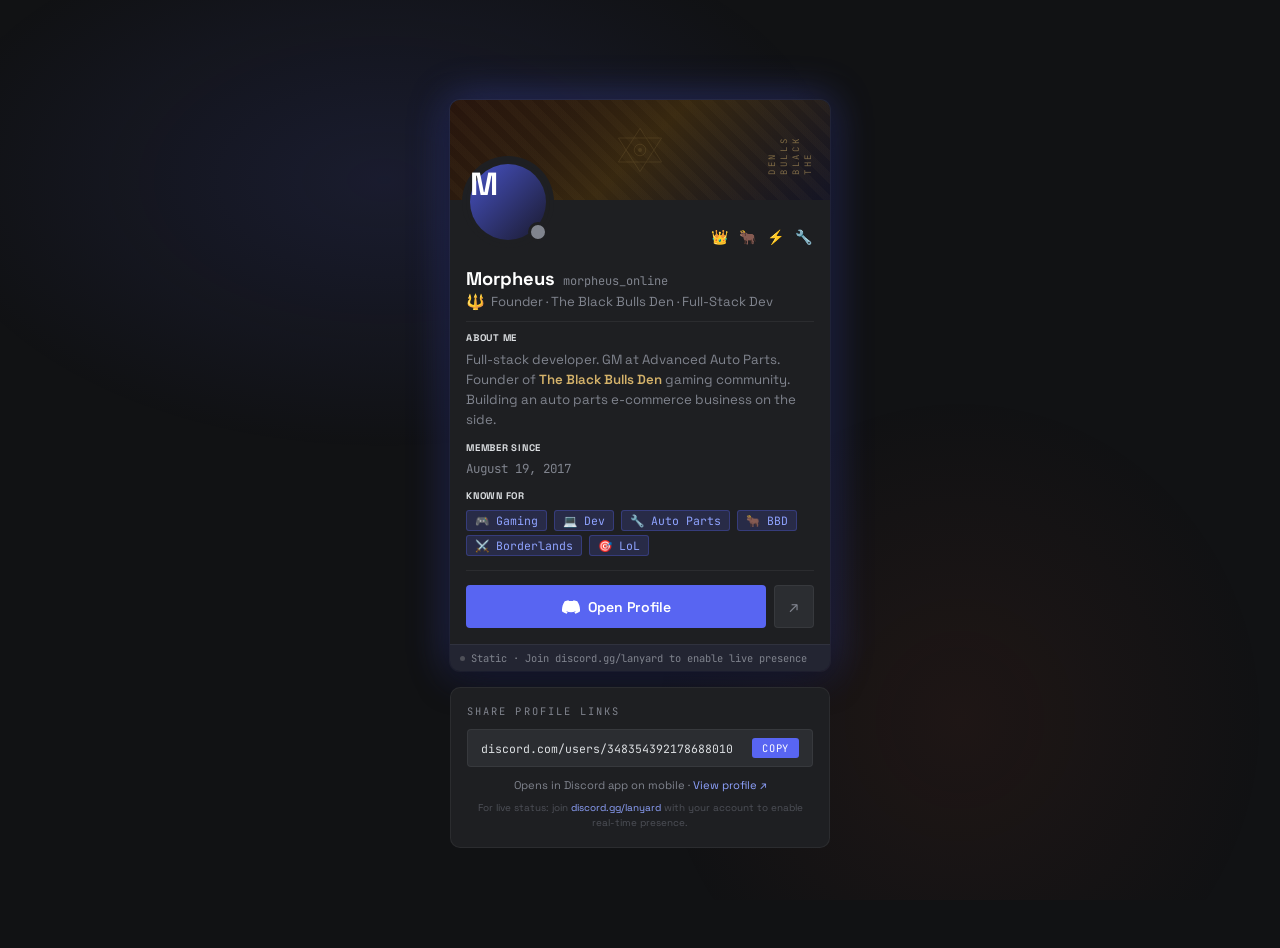
==== discord-card.html @ 21de8894 "feat: custom Discord profile card + footer widget Standalone card at /discord-card.html and /public/" ====
<!DOCTYPE html>
<html lang="en">
<head>
<meta charset="UTF-8">
<meta name="viewport" content="width=device-width, initial-scale=1.0">
<title>Morpheus — Discord</title>
<link href="https://fonts.googleapis.com/css2?family=Space+Grotesk:wght@400;500;600;700&family=JetBrains+Mono:wght@400;500&display=swap" rel="stylesheet">
<style>
  /* TOKENS */
  :root {
    --blurple: #5865F2;
    --blurple-dim: #4752C4;
    --blurple-glow: rgba(88,101,242,0.45);
    --dc-bg: #111214;
    --dc-surface: #1E1F22;
    --dc-raised: #2B2D31;
    --dc-border: rgba(255,255,255,0.06);
    --dc-text: #DBDEE1;
    --dc-muted: #80848E;
    --dc-faint: #4E5058;
    --online: #23A55A;
    --idle: #F0B232;
    --dnd: #F23F43;
    --offline: #80848E;
    --streaming: #593695;
    --gold: #FFD700;
    --bbd-amber: #d4b26a;
    --bbd-ember: #c04a28;
  }

  * { margin:0; padding:0; box-sizing:border-box; }
  html, body { min-height:100vh; background:var(--dc-bg); font-family:'Space Grotesk',sans-serif; display:flex; align-items:center; justify-content:center; padding:1.5rem; }
  body::before {
    content:'';
    position:fixed; inset:0; z-index:0;
    background:
      radial-gradient(ellipse 60% 50% at 30% 20%, rgba(88,101,242,0.12) 0%, transparent 60%),
      radial-gradient(ellipse 40% 60% at 75% 80%, rgba(192,74,40,0.08) 0%, transparent 60%);
    pointer-events:none;
  }

  /* CARD WRAPPER */
  .card-wrap { position:relative; z-index:1; width:100%; max-width:380px; }

  /* MAIN CARD */
  .card {
    background: var(--dc-surface);
    border-radius: 10px;
    overflow: hidden;
    box-shadow:
      0 8px 32px rgba(0,0,0,0.6),
      0 0 0 1px var(--dc-border),
      0 0 40px var(--blurple-glow);
    animation: cardIn .55s cubic-bezier(.2,0,.1,1) both;
  }
  @keyframes cardIn { from { opacity:0; transform:translateY(20px) scale(.97); } to { opacity:1; transform:none; } }

  /* BANNER */
  .banner {
    height: 100px;
    background: linear-gradient(135deg, #0d0c08 0%, #1a1208 30%, #2a1c08 50%, #1c1408 70%, #0a0908 100%);
    position: relative;
    overflow: hidden;
  }
  .banner::before {
    content:'';
    position:absolute; inset:0;
    background:
      repeating-linear-gradient(45deg, transparent, transparent 8px, rgba(212,178,106,0.03) 8px, rgba(212,178,106,0.03) 16px),
      linear-gradient(135deg, rgba(192,74,40,0.15) 0%, rgba(212,178,106,0.08) 50%, rgba(88,101,242,0.12) 100%);
  }
  .banner-logo {
    position:absolute; right:1rem; top:50%; transform:translateY(-50%);
    font-family:'JetBrains Mono',monospace;
    font-size:9px; letter-spacing:.3em; text-transform:uppercase;
    color:rgba(212,178,106,0.5);
    writing-mode:vertical-lr; text-orientation:mixed;
    transform:translateY(-50%) rotate(180deg);
  }
  .banner-sigil {
    position:absolute; left:50%; top:50%; transform:translate(-50%,-50%);
    width:48px; height:48px; opacity:.12;
  }

  /* AVATAR AREA */
  .avatar-area {
    padding: 0 16px;
    position: relative;
    height: 56px;
    display: flex;
    align-items: flex-end;
    gap: 12px;
  }
  .avatar-ring {
    position:absolute; top:-40px; left:16px;
    width:84px; height:84px;
    border-radius:50%;
    padding: 4px;
    background: var(--dc-surface);
    box-shadow: 0 0 0 4px var(--dc-surface);
  }
  .avatar-ring::before {
    content:'';
    position:absolute; inset:-3px;
    border-radius:50%;
    background: conic-gradient(from 0deg, var(--blurple), #8A2BE2, var(--bbd-ember), var(--bbd-amber), var(--blurple));
    animation: spin 4s linear infinite;
    opacity: 0;
    transition: opacity .4s;
  }
  .card:hover .avatar-ring::before { opacity:.7; }
  @keyframes spin { to { transform: rotate(360deg); } }
  .avatar-ring img, .avatar-ring .avatar-fallback {
    width:76px; height:76px; border-radius:50%;
    position:relative; z-index:1;
    display:block;
  }
  .avatar-fallback {
    background: linear-gradient(135deg, var(--blurple-dim) 0%, #1a1a2e 100%);
    display:flex; align-items:center; justify-content:center;
    font-size:2rem; font-weight:700; color:#fff;
    user-select:none;
  }
  .status-dot {
    position:absolute; bottom:2px; right:2px;
    width:20px; height:20px;
    border-radius:50%;
    border:3px solid var(--dc-surface);
    background:var(--offline);
    z-index:2;
    transition:background .3s;
  }
  .status-dot::after {
    content:'';
    position:absolute; inset:0;
    border-radius:50%;
    animation: pulse-status 2s ease-in-out infinite;
    opacity:0;
  }
  .status-dot.online { background:var(--online); }
  .status-dot.online::after { background:var(--online); opacity:.5; animation:pulse-status 2s ease-in-out infinite; }
  .status-dot.idle { background:var(--idle); }
  .status-dot.dnd { background:var(--dnd); }
  @keyframes pulse-status { 0%,100%{transform:scale(1);opacity:.5} 50%{transform:scale(1.8);opacity:0} }

  .badge-row {
    display:flex; gap:6px; align-items:center;
    margin-left:auto; padding-bottom:8px;
  }
  .badge {
    width:22px; height:22px;
    border-radius:4px;
    display:flex; align-items:center; justify-content:center;
    font-size:14px;
    cursor:default;
    position:relative;
  }
  .badge[title]:hover::after {
    content:attr(title);
    position:absolute; bottom:calc(100%+6px); left:50%; transform:translateX(-50%);
    background:#1a1b1e; color:var(--dc-text); font-size:11px; font-family:'JetBrains Mono',monospace;
    padding:4px 8px; border-radius:4px; white-space:nowrap;
    border:1px solid var(--dc-border); pointer-events:none; z-index:10;
  }

  /* BODY */
  .card-body { padding:12px 16px 16px; }

  .name-row { display:flex; align-items:baseline; gap:8px; margin-bottom:2px; }
  .display-name {
    font-size:1.15rem; font-weight:700; color:#fff;
    line-height:1.2;
  }
  .username {
    font-family:'JetBrains Mono',monospace;
    font-size:.75rem; color:var(--dc-muted);
    font-weight:400;
  }

  /* CUSTOM STATUS */
  .custom-status {
    font-size:.82rem; color:var(--dc-muted);
    display:flex; align-items:center; gap:6px;
    margin-bottom:10px; min-height:18px;
  }
  .status-emoji { font-size:.95rem; }

  /* DIVIDER */
  .divider { height:1px; background:var(--dc-border); margin:10px 0; }

  /* INFO SECTIONS */
  .info-section { margin-bottom:12px; }
  .info-label {
    font-size:.6rem; font-weight:700; letter-spacing:.08em;
    text-transform:uppercase; color:var(--dc-text);
    margin-bottom:6px;
  }
  .info-value {
    font-size:.83rem; color:var(--dc-muted); line-height:1.5;
  }
  .tag { display:inline-block; background:rgba(88,101,242,.18); color:#8FA3FF; font-size:.72rem; font-family:'JetBrains Mono',monospace; padding:2px 8px; border-radius:3px; margin:2px 3px 2px 0; border:1px solid rgba(88,101,242,.3); }

  /* ACTIVITY */
  .activity-card {
    background:var(--dc-raised); border-radius:6px;
    padding:10px 12px; display:flex; gap:12px; align-items:center;
    border:1px solid var(--dc-border);
  }
  .activity-icon { width:48px; height:48px; border-radius:6px; flex-shrink:0; background:var(--dc-bg); display:flex; align-items:center; justify-content:center; font-size:1.5rem; }
  .activity-info { flex:1; min-width:0; }
  .activity-name { font-size:.8rem; font-weight:600; color:var(--dc-text); white-space:nowrap; overflow:hidden; text-overflow:ellipsis; }
  .activity-detail { font-size:.74rem; color:var(--dc-muted); white-space:nowrap; overflow:hidden; text-overflow:ellipsis; }
  .activity-time { font-size:.7rem; color:var(--dc-faint); font-family:'JetBrains Mono',monospace; }

  /* SPOTIFY */
  .spotify-card {
    background:linear-gradient(135deg,rgba(29,185,84,.15),rgba(0,0,0,0));
    border:1px solid rgba(29,185,84,.2);
    border-radius:6px; padding:10px 12px;
    display:flex; gap:10px; align-items:center;
  }
  .spotify-art { width:44px; height:44px; border-radius:4px; flex-shrink:0; background:var(--dc-bg); }
  .spotify-art img { width:100%; height:100%; border-radius:4px; object-fit:cover; }
  .spotify-track { font-size:.8rem; font-weight:600; color:var(--dc-text); }
  .spotify-artist { font-size:.74rem; color:rgba(29,185,84,.9); }
  .spotify-logo { margin-left:auto; font-size:1.1rem; flex-shrink:0; }

  /* BUTTON ROW */
  .btn-row { display:flex; gap:8px; margin-top:14px; }

  .btn-add {
    flex:1;
    background: var(--blurple);
    color: #fff;
    border: none;
    border-radius: 4px;
    padding: 10px 16px;
    font-family:'Space Grotesk',sans-serif;
    font-size:.88rem; font-weight:600;
    cursor: pointer;
    display:flex; align-items:center; justify-content:center; gap:8px;
    position:relative; overflow:hidden;
    transition: background .15s, transform .1s, box-shadow .2s;
    text-decoration:none;
  }
  .btn-add::before {
    content:'';
    position:absolute; inset:0;
    background:linear-gradient(135deg,rgba(255,255,255,.15),transparent);
    opacity:0; transition:opacity .15s;
  }
  .btn-add:hover { background:var(--blurple-dim); transform:translateY(-1px); box-shadow:0 4px 20px var(--blurple-glow); }
  .btn-add:hover::before { opacity:1; }
  .btn-add:active { transform:translateY(0); }
  .btn-add svg { flex-shrink:0; }

  /* RIPPLE */
  .btn-add .ripple {
    position:absolute; border-radius:50%;
    background:rgba(255,255,255,.3);
    transform:scale(0);
    animation:ripple .5s linear;
    pointer-events:none;
  }
  @keyframes ripple { to { transform:scale(4); opacity:0; } }

  .btn-more {
    background:var(--dc-raised); color:var(--dc-muted);
    border:1px solid var(--dc-border);
    border-radius:4px; padding:10px 14px;
    font-size:1rem; cursor:pointer;
    transition: background .15s, color .15s;
    display:flex; align-items:center; justify-content:center;
    text-decoration:none;
  }
  .btn-more:hover { background:#313338; color:var(--dc-text); }

  /* LANYARD STATUS BAR */
  .lanyard-bar {
    display:flex; align-items:center; gap:6px;
    padding:6px 10px;
    background:rgba(88,101,242,.08);
    border-top:1px solid var(--dc-border);
    font-family:'JetBrains Mono',monospace;
    font-size:.65rem; color:var(--dc-muted);
  }
  .lanyard-dot { width:5px; height:5px; border-radius:50%; background:var(--dc-faint); }
  .lanyard-dot.live { background:var(--online); animation:blink 2s infinite; }
  @keyframes blink { 0%,100%{opacity:1}50%{opacity:.3} }

  /* SHARE CARD BELOW */
  .share-card {
    margin-top:1rem;
    background:var(--dc-surface);
    border-radius:10px;
    padding:1rem;
    border:1px solid var(--dc-border);
    animation:cardIn .55s .1s cubic-bezier(.2,0,.1,1) both;
  }
  .share-label {
    font-family:'JetBrains Mono',monospace;
    font-size:.65rem; letter-spacing:.2em; text-transform:uppercase;
    color:var(--dc-muted); margin-bottom:.7rem;
  }
  .share-link {
    display:flex; align-items:center; gap:.5rem;
    background:var(--dc-raised); border:1px solid var(--dc-border);
    border-radius:4px; padding:.5rem .8rem;
    font-family:'JetBrains Mono',monospace; font-size:.72rem;
    color:var(--dc-text); cursor:pointer;
    transition:border-color .15s;
  }
  .share-link:hover { border-color:var(--blurple); }
  .share-link span { flex:1; overflow:hidden; text-overflow:ellipsis; white-space:nowrap; }
  .copy-btn {
    background:var(--blurple); color:#fff; border:none;
    border-radius:3px; padding:3px 10px;
    font-family:'JetBrains Mono',monospace; font-size:.65rem;
    letter-spacing:.08em; cursor:pointer; flex-shrink:0;
    transition:background .15s;
  }
  .copy-btn:hover { background:var(--blurple-dim); }

  /* LOADING SKELETON */
  .skeleton { background:linear-gradient(90deg,var(--dc-raised) 25%,#313338 50%,var(--dc-raised) 75%); background-size:400% 100%; animation:shimmer 1.4s ease infinite; border-radius:4px; }
  @keyframes shimmer { 0%{background-position:100% 50%}100%{background-position:0 50%} }

  /* NOTE */
  .lanyard-note {
    margin-top:.5rem; font-size:.7rem; color:var(--dc-muted);
    text-align:center; line-height:1.6;
  }
  .lanyard-note a { color:#8FA3FF; text-decoration:none; }
  .lanyard-note a:hover { text-decoration:underline; }

  @media(max-width:420px) {
    body { padding:.75rem; }
    .display-name { font-size:1rem; }
  }
</style>
</head>
<body>

<div class="card-wrap">

  <!-- MAIN DISCORD CARD -->
  <div class="card" id="discord-card">

    <!-- BANNER -->
    <div class="banner">
      <svg class="banner-sigil" viewBox="0 0 100 100" fill="none">
        <polygon points="50,5 95,75 5,75" stroke="#d4b26a" stroke-width="2" fill="none"/>
        <polygon points="50,95 5,25 95,25" stroke="#d4b26a" stroke-width="2" fill="none"/>
        <circle cx="50" cy="50" r="12" stroke="#d4b26a" stroke-width="2" fill="none"/>
        <circle cx="50" cy="50" r="4" fill="#d4b26a"/>
      </svg>
      <div class="banner-logo">The Black Bulls Den</div>
    </div>

    <!-- AVATAR + BADGES -->
    <div class="avatar-area">
      <div class="avatar-ring">
        <img id="avatar-img" src="" alt="Morpheus" style="display:none">
        <div class="avatar-fallback" id="avatar-fallback">M</div>
        <div class="status-dot offline" id="status-dot"></div>
      </div>
      <div class="badge-row" id="badge-row">
        <div class="badge" title="Community Owner">👑</div>
        <div class="badge" title="The Black Bulls Den Founder">🐂</div>
        <div class="badge" title="Full-Stack Developer">⚡</div>
        <div class="badge" title="GM · Advanced Auto Parts">🔧</div>
      </div>
    </div>

    <!-- BODY -->
    <div class="card-body">

      <div class="name-row">
        <span class="display-name" id="display-name">Morpheus</span>
        <span class="username" id="username">morpheus_online</span>
      </div>

      <div class="custom-status" id="custom-status">
        <span class="status-emoji">🔱</span>
        <span id="status-text">Founder · The Black Bulls Den · Full-Stack Dev</span>
      </div>

      <div class="divider"></div>

      <!-- ABOUT ME -->
      <div class="info-section">
        <div class="info-label">About Me</div>
        <div class="info-value">
          Full-stack developer. GM at Advanced Auto Parts. Founder of
          <span style="color:var(--bbd-amber);font-weight:600">The Black Bulls Den</span> gaming community.
          Building an auto parts e-commerce business on the side.
        </div>
      </div>

      <!-- MEMBER SINCE -->
      <div class="info-section">
        <div class="info-label">Member Since</div>
        <div class="info-value" id="member-since" style="font-family:'JetBrains Mono',monospace;font-size:.78rem">
          <!-- Calculated from Snowflake ID -->
        </div>
      </div>

      <!-- ROLES -->
      <div class="info-section">
        <div class="info-label">Known For</div>
        <div>
          <span class="tag">🎮 Gaming</span>
          <span class="tag">💻 Dev</span>
          <span class="tag">🔧 Auto Parts</span>
          <span class="tag">🐂 BBD</span>
          <span class="tag">⚔️ Borderlands</span>
          <span class="tag">🎯 LoL</span>
        </div>
      </div>

      <div class="divider"></div>

      <!-- LIVE ACTIVITY (Lanyard) -->
      <div id="activity-section" style="display:none">
        <div class="info-section">
          <div class="info-label">Playing a Game</div>
          <div class="activity-card" id="activity-card">
            <div class="activity-icon" id="activity-icon">🎮</div>
            <div class="activity-info">
              <div class="activity-name" id="activity-name"></div>
              <div class="activity-detail" id="activity-detail"></div>
              <div class="activity-time" id="activity-time"></div>
            </div>
          </div>
        </div>
        <div class="divider"></div>
      </div>

      <div id="spotify-section" style="display:none">
        <div class="info-section">
          <div class="info-label">Listening to Spotify</div>
          <div class="spotify-card">
            <div class="spotify-art"><img id="spotify-art" src="" alt=""></div>
            <div style="flex:1;min-width:0">
              <div class="spotify-track" id="spotify-track"></div>
              <div class="spotify-artist" id="spotify-artist"></div>
            </div>
            <div class="spotify-logo">🎵</div>
          </div>
        </div>
        <div class="divider"></div>
      </div>

      <!-- BUTTONS -->
      <div class="btn-row">
        <a class="btn-add" href="https://discord.com/users/348354392178688010" target="_blank" id="add-btn" onclick="rippleEffect(event,this)">
          <svg width="18" height="18" viewBox="0 0 24 24" fill="currentColor">
            <path d="M20.317 4.37a19.791 19.791 0 0 0-4.885-1.515.074.074 0 0 0-.079.037c-.21.375-.444.864-.608 1.25a18.27 18.27 0 0 0-5.487 0 12.64 12.64 0 0 0-.617-1.25.077.077 0 0 0-.079-.037A19.736 19.736 0 0 0 3.677 4.37a.07.07 0 0 0-.032.027C.533 9.046-.32 13.58.099 18.057.1 18.08.114 18.1.136 18.116a19.9 19.9 0 0 0 5.993 3.03.078.078 0 0 0 .084-.028c.462-.63.874-1.295 1.226-1.994a.076.076 0 0 0-.041-.106 13.107 13.107 0 0 1-1.872-.892.077.077 0 0 1-.008-.128 10.2 10.2 0 0 0 .372-.292.074.074 0 0 1 .077-.01c3.928 1.793 8.18 1.793 12.062 0a.074.074 0 0 1 .078.01c.12.098.246.198.373.292a.077.077 0 0 1-.006.127 12.299 12.299 0 0 1-1.873.892.077.077 0 0 0-.041.107c.36.698.772 1.362 1.225 1.993a.076.076 0 0 0 .084.028 19.839 19.839 0 0 0 6.002-3.03.077.077 0 0 0 .032-.054c.5-5.177-.838-9.674-3.549-13.66a.061.061 0 0 0-.031-.03z"/>
          </svg>
          Open Profile
        </a>
        <a class="btn-more" href="https://discord.com/users/348354392178688010" target="_blank" title="View on Discord" onclick="rippleEffect(event,this)">
          ↗
        </a>
      </div>

    </div>

    <!-- STATUS BAR -->
    <div class="lanyard-bar">
      <div class="lanyard-dot" id="lanyard-indicator"></div>
      <span id="lanyard-status">Loading presence data...</span>
    </div>

  </div>

  <!-- SHARE LINKS CARD -->
  <div class="share-card">
    <div class="share-label">Share Profile Links</div>
    <div class="share-link" onclick="copyLink('https://discord.com/users/348354392178688010')">
      <span>discord.com/users/348354392178688010</span>
      <button class="copy-btn" id="copy1">COPY</button>
    </div>
    <div class="lanyard-note" style="margin-top:.6rem">
      Opens in Discord app on mobile · <a href="https://discord.com/users/348354392178688010" target="_blank">View profile ↗</a>
    </div>
    <div class="lanyard-note" style="margin-top:.3rem;color:#4E5058;font-size:.62rem">
      For live status: join <a href="https://discord.gg/lanyard" target="_blank">discord.gg/lanyard</a> with your account to enable real-time presence.
    </div>
  </div>

</div>

<script>
const USER_ID = '348354392178688010';

/* ── SNOWFLAKE → JOIN DATE ─────────────────────────── */
function snowflakeToDate(id) {
  const ms = (BigInt(id) >> 22n) + 1420070400000n;
  return new Date(Number(ms));
}
const joined = snowflakeToDate(USER_ID);
document.getElementById('member-since').textContent =
  joined.toLocaleDateString('en-US',{month:'long',day:'numeric',year:'numeric'});

/* ── STATUS DOT ────────────────────────────────────── */
function setStatus(status) {
  const dot = document.getElementById('status-dot');
  dot.className = 'status-dot ' + status;
}

/* ── AVATAR ────────────────────────────────────────── */
function setAvatar(userId, hash) {
  const img = document.getElementById('avatar-img');
  const fallback = document.getElementById('avatar-fallback');
  if (hash) {
    const ext = hash.startsWith('a_') ? 'gif' : 'png';
    img.src = `https://cdn.discordapp.com/avatars/${userId}/${hash}.${ext}?size=256`;
    img.onload = () => { img.style.display='block'; fallback.style.display='none'; };
    img.onerror = () => { img.style.display='none'; fallback.style.display='flex'; };
  }
}

/* ── LANYARD FETCH ─────────────────────────────────── */
async function fetchLanyard() {
  try {
    const resp = await fetch(`https://api.lanyard.rest/v1/users/${USER_ID}`);
    const data = await resp.json();
    if (!data.success) throw new Error(data.error?.message || 'Not monitored');

    const d = data.data;
    const u = d.discord_user;

    // Name
    if (u.global_name || u.display_name) {
      document.getElementById('display-name').textContent = u.global_name || u.display_name;
    }
    if (u.username) {
      document.getElementById('username').textContent = u.username;
    }

    // Avatar
    if (u.avatar) setAvatar(u.id, u.avatar);

    // Status
    setStatus(d.discord_status || 'offline');

    // Custom status
    const customStatus = d.activities?.find(a => a.type === 4);
    if (customStatus) {
      document.getElementById('status-emoji').textContent = customStatus.emoji?.name || '💬';
      document.getElementById('status-text').textContent = customStatus.state || '';
    }

    // Game activity
    const game = d.activities?.find(a => a.type === 0);
    if (game) {
      const actSection = document.getElementById('activity-section');
      actSection.style.display = 'block';
      document.getElementById('activity-name').textContent = game.name || '';
      document.getElementById('activity-detail').textContent = game.details || game.state || '';
      if (game.timestamps?.start) {
        const elapsed = Math.floor((Date.now() - game.timestamps.start) / 60000);
        document.getElementById('activity-time').textContent = elapsed + 'm elapsed';
        setInterval(() => {
          const e = Math.floor((Date.now() - game.timestamps.start) / 60000);
          document.getElementById('activity-time').textContent = e + 'm elapsed';
        }, 30000);
      }
      const icon = document.getElementById('activity-icon');
      if (game.assets?.large_image) {
        const appId = game.application_id;
        const imgId = game.assets.large_image;
        if (appId && imgId) {
          icon.innerHTML = `<img src="https://cdn.discordapp.com/app-assets/${appId}/${imgId}.png?size=64" style="width:100%;height:100%;border-radius:6px;object-fit:cover" onerror="this.style.display='none';this.parentNode.textContent='🎮'">`;
        }
      }
      const lbl = document.querySelector('#activity-section .info-label');
      if (d.discord_status === 'dnd') { if(lbl) lbl.textContent = '🔴 Do Not Disturb · Playing'; }
    }

    // Spotify
    if (d.listening_to_spotify && d.spotify) {
      document.getElementById('spotify-section').style.display = 'block';
      document.getElementById('spotify-track').textContent = d.spotify.song;
      document.getElementById('spotify-artist').textContent = d.spotify.artist?.replace(/;/g,', ');
      if (d.spotify.album_art_url) {
        document.getElementById('spotify-art').src = d.spotify.album_art_url;
      }
    }

    // Lanyard status bar
    document.getElementById('lanyard-indicator').className = 'lanyard-dot live';
    document.getElementById('lanyard-status').textContent =
      `Live presence · ${d.active_on_discord_mobile ? '📱 Mobile' : '🖥️ Desktop'} · Last synced just now`;

    return true;
  } catch(e) {
    document.getElementById('lanyard-indicator').className = 'lanyard-dot';
    document.getElementById('lanyard-status').textContent =
      'Static · Join discord.gg/lanyard to enable live presence';
    return false;
  }
}

/* ── RIPPLE EFFECT ─────────────────────────────────── */
function rippleEffect(e, btn) {
  const r = document.createElement('span');
  r.className = 'ripple';
  const rect = btn.getBoundingClientRect();
  const size = Math.max(rect.width, rect.height);
  r.style.cssText = `width:${size}px;height:${size}px;left:${e.clientX-rect.left-size/2}px;top:${e.clientY-rect.top-size/2}px`;
  btn.appendChild(r);
  setTimeout(() => r.remove(), 600);
}

/* ── COPY LINK ─────────────────────────────────────── */
function copyLink(url) {
  navigator.clipboard.writeText(url).then(() => {
    const btn = document.getElementById('copy1');
    btn.textContent = 'COPIED!';
    btn.style.background = '#23A55A';
    setTimeout(() => { btn.textContent = 'COPY'; btn.style.background = ''; }, 2000);
  });
}

/* ── INIT ──────────────────────────────────────────── */
fetchLanyard();
// Refresh every 30 seconds for live status updates
setInterval(fetchLanyard, 30000);
</script>
</body>
</html>
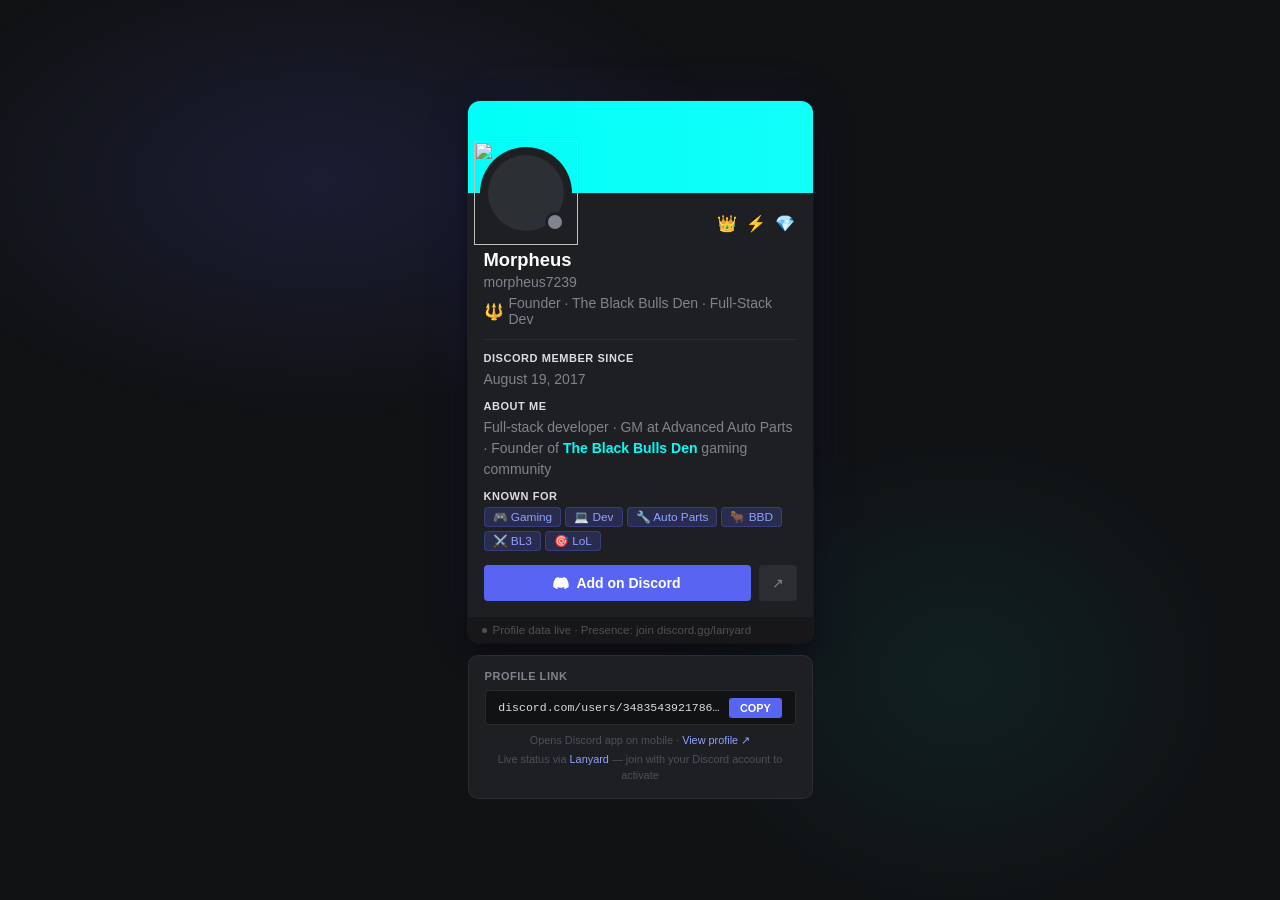
==== commit bb9da135: "feat: 5 original modules + Discord profile fixed with real data DISCORD FIX: - New /api/discord.js p" ====
--- a/discord-card.html
+++ b/discord-card.html
@@ -2,632 +2,402 @@
 <html lang="en">
 <head>
 <meta charset="UTF-8">
-<meta name="viewport" content="width=device-width, initial-scale=1.0">
+<meta name="viewport" content="width=device-width,initial-scale=1">
 <title>Morpheus — Discord</title>
-<link href="https://fonts.googleapis.com/css2?family=Space+Grotesk:wght@400;500;600;700&family=JetBrains+Mono:wght@400;500&display=swap" rel="stylesheet">
 <style>
-  /* TOKENS */
-  :root {
-    --blurple: #5865F2;
-    --blurple-dim: #4752C4;
-    --blurple-glow: rgba(88,101,242,0.45);
-    --dc-bg: #111214;
-    --dc-surface: #1E1F22;
-    --dc-raised: #2B2D31;
-    --dc-border: rgba(255,255,255,0.06);
-    --dc-text: #DBDEE1;
-    --dc-muted: #80848E;
-    --dc-faint: #4E5058;
-    --online: #23A55A;
-    --idle: #F0B232;
-    --dnd: #F23F43;
-    --offline: #80848E;
-    --streaming: #593695;
-    --gold: #FFD700;
-    --bbd-amber: #d4b26a;
-    --bbd-ember: #c04a28;
-  }
-
-  * { margin:0; padding:0; box-sizing:border-box; }
-  html, body { min-height:100vh; background:var(--dc-bg); font-family:'Space Grotesk',sans-serif; display:flex; align-items:center; justify-content:center; padding:1.5rem; }
-  body::before {
-    content:'';
-    position:fixed; inset:0; z-index:0;
-    background:
-      radial-gradient(ellipse 60% 50% at 30% 20%, rgba(88,101,242,0.12) 0%, transparent 60%),
-      radial-gradient(ellipse 40% 60% at 75% 80%, rgba(192,74,40,0.08) 0%, transparent 60%);
-    pointer-events:none;
-  }
-
-  /* CARD WRAPPER */
-  .card-wrap { position:relative; z-index:1; width:100%; max-width:380px; }
-
-  /* MAIN CARD */
-  .card {
-    background: var(--dc-surface);
-    border-radius: 10px;
-    overflow: hidden;
-    box-shadow:
-      0 8px 32px rgba(0,0,0,0.6),
-      0 0 0 1px var(--dc-border),
-      0 0 40px var(--blurple-glow);
-    animation: cardIn .55s cubic-bezier(.2,0,.1,1) both;
-  }
-  @keyframes cardIn { from { opacity:0; transform:translateY(20px) scale(.97); } to { opacity:1; transform:none; } }
-
-  /* BANNER */
-  .banner {
-    height: 100px;
-    background: linear-gradient(135deg, #0d0c08 0%, #1a1208 30%, #2a1c08 50%, #1c1408 70%, #0a0908 100%);
-    position: relative;
-    overflow: hidden;
-  }
-  .banner::before {
-    content:'';
-    position:absolute; inset:0;
-    background:
-      repeating-linear-gradient(45deg, transparent, transparent 8px, rgba(212,178,106,0.03) 8px, rgba(212,178,106,0.03) 16px),
-      linear-gradient(135deg, rgba(192,74,40,0.15) 0%, rgba(212,178,106,0.08) 50%, rgba(88,101,242,0.12) 100%);
-  }
-  .banner-logo {
-    position:absolute; right:1rem; top:50%; transform:translateY(-50%);
-    font-family:'JetBrains Mono',monospace;
-    font-size:9px; letter-spacing:.3em; text-transform:uppercase;
-    color:rgba(212,178,106,0.5);
-    writing-mode:vertical-lr; text-orientation:mixed;
-    transform:translateY(-50%) rotate(180deg);
-  }
-  .banner-sigil {
-    position:absolute; left:50%; top:50%; transform:translate(-50%,-50%);
-    width:48px; height:48px; opacity:.12;
-  }
-
-  /* AVATAR AREA */
-  .avatar-area {
-    padding: 0 16px;
-    position: relative;
-    height: 56px;
-    display: flex;
-    align-items: flex-end;
-    gap: 12px;
-  }
-  .avatar-ring {
-    position:absolute; top:-40px; left:16px;
-    width:84px; height:84px;
-    border-radius:50%;
-    padding: 4px;
-    background: var(--dc-surface);
-    box-shadow: 0 0 0 4px var(--dc-surface);
-  }
-  .avatar-ring::before {
-    content:'';
-    position:absolute; inset:-3px;
-    border-radius:50%;
-    background: conic-gradient(from 0deg, var(--blurple), #8A2BE2, var(--bbd-ember), var(--bbd-amber), var(--blurple));
-    animation: spin 4s linear infinite;
-    opacity: 0;
-    transition: opacity .4s;
-  }
-  .card:hover .avatar-ring::before { opacity:.7; }
-  @keyframes spin { to { transform: rotate(360deg); } }
-  .avatar-ring img, .avatar-ring .avatar-fallback {
-    width:76px; height:76px; border-radius:50%;
-    position:relative; z-index:1;
-    display:block;
-  }
-  .avatar-fallback {
-    background: linear-gradient(135deg, var(--blurple-dim) 0%, #1a1a2e 100%);
-    display:flex; align-items:center; justify-content:center;
-    font-size:2rem; font-weight:700; color:#fff;
-    user-select:none;
-  }
-  .status-dot {
-    position:absolute; bottom:2px; right:2px;
-    width:20px; height:20px;
-    border-radius:50%;
-    border:3px solid var(--dc-surface);
-    background:var(--offline);
-    z-index:2;
-    transition:background .3s;
-  }
-  .status-dot::after {
-    content:'';
-    position:absolute; inset:0;
-    border-radius:50%;
-    animation: pulse-status 2s ease-in-out infinite;
-    opacity:0;
-  }
-  .status-dot.online { background:var(--online); }
-  .status-dot.online::after { background:var(--online); opacity:.5; animation:pulse-status 2s ease-in-out infinite; }
-  .status-dot.idle { background:var(--idle); }
-  .status-dot.dnd { background:var(--dnd); }
-  @keyframes pulse-status { 0%,100%{transform:scale(1);opacity:.5} 50%{transform:scale(1.8);opacity:0} }
-
-  .badge-row {
-    display:flex; gap:6px; align-items:center;
-    margin-left:auto; padding-bottom:8px;
-  }
-  .badge {
-    width:22px; height:22px;
-    border-radius:4px;
-    display:flex; align-items:center; justify-content:center;
-    font-size:14px;
-    cursor:default;
-    position:relative;
-  }
-  .badge[title]:hover::after {
-    content:attr(title);
-    position:absolute; bottom:calc(100%+6px); left:50%; transform:translateX(-50%);
-    background:#1a1b1e; color:var(--dc-text); font-size:11px; font-family:'JetBrains Mono',monospace;
-    padding:4px 8px; border-radius:4px; white-space:nowrap;
-    border:1px solid var(--dc-border); pointer-events:none; z-index:10;
-  }
-
-  /* BODY */
-  .card-body { padding:12px 16px 16px; }
-
-  .name-row { display:flex; align-items:baseline; gap:8px; margin-bottom:2px; }
-  .display-name {
-    font-size:1.15rem; font-weight:700; color:#fff;
-    line-height:1.2;
-  }
-  .username {
-    font-family:'JetBrains Mono',monospace;
-    font-size:.75rem; color:var(--dc-muted);
-    font-weight:400;
-  }
-
-  /* CUSTOM STATUS */
-  .custom-status {
-    font-size:.82rem; color:var(--dc-muted);
-    display:flex; align-items:center; gap:6px;
-    margin-bottom:10px; min-height:18px;
-  }
-  .status-emoji { font-size:.95rem; }
-
-  /* DIVIDER */
-  .divider { height:1px; background:var(--dc-border); margin:10px 0; }
-
-  /* INFO SECTIONS */
-  .info-section { margin-bottom:12px; }
-  .info-label {
-    font-size:.6rem; font-weight:700; letter-spacing:.08em;
-    text-transform:uppercase; color:var(--dc-text);
-    margin-bottom:6px;
-  }
-  .info-value {
-    font-size:.83rem; color:var(--dc-muted); line-height:1.5;
-  }
-  .tag { display:inline-block; background:rgba(88,101,242,.18); color:#8FA3FF; font-size:.72rem; font-family:'JetBrains Mono',monospace; padding:2px 8px; border-radius:3px; margin:2px 3px 2px 0; border:1px solid rgba(88,101,242,.3); }
-
-  /* ACTIVITY */
-  .activity-card {
-    background:var(--dc-raised); border-radius:6px;
-    padding:10px 12px; display:flex; gap:12px; align-items:center;
-    border:1px solid var(--dc-border);
-  }
-  .activity-icon { width:48px; height:48px; border-radius:6px; flex-shrink:0; background:var(--dc-bg); display:flex; align-items:center; justify-content:center; font-size:1.5rem; }
-  .activity-info { flex:1; min-width:0; }
-  .activity-name { font-size:.8rem; font-weight:600; color:var(--dc-text); white-space:nowrap; overflow:hidden; text-overflow:ellipsis; }
-  .activity-detail { font-size:.74rem; color:var(--dc-muted); white-space:nowrap; overflow:hidden; text-overflow:ellipsis; }
-  .activity-time { font-size:.7rem; color:var(--dc-faint); font-family:'JetBrains Mono',monospace; }
-
-  /* SPOTIFY */
-  .spotify-card {
-    background:linear-gradient(135deg,rgba(29,185,84,.15),rgba(0,0,0,0));
-    border:1px solid rgba(29,185,84,.2);
-    border-radius:6px; padding:10px 12px;
-    display:flex; gap:10px; align-items:center;
-  }
-  .spotify-art { width:44px; height:44px; border-radius:4px; flex-shrink:0; background:var(--dc-bg); }
-  .spotify-art img { width:100%; height:100%; border-radius:4px; object-fit:cover; }
-  .spotify-track { font-size:.8rem; font-weight:600; color:var(--dc-text); }
-  .spotify-artist { font-size:.74rem; color:rgba(29,185,84,.9); }
-  .spotify-logo { margin-left:auto; font-size:1.1rem; flex-shrink:0; }
-
-  /* BUTTON ROW */
-  .btn-row { display:flex; gap:8px; margin-top:14px; }
-
-  .btn-add {
-    flex:1;
-    background: var(--blurple);
-    color: #fff;
-    border: none;
-    border-radius: 4px;
-    padding: 10px 16px;
-    font-family:'Space Grotesk',sans-serif;
-    font-size:.88rem; font-weight:600;
-    cursor: pointer;
-    display:flex; align-items:center; justify-content:center; gap:8px;
-    position:relative; overflow:hidden;
-    transition: background .15s, transform .1s, box-shadow .2s;
-    text-decoration:none;
-  }
-  .btn-add::before {
-    content:'';
-    position:absolute; inset:0;
-    background:linear-gradient(135deg,rgba(255,255,255,.15),transparent);
-    opacity:0; transition:opacity .15s;
-  }
-  .btn-add:hover { background:var(--blurple-dim); transform:translateY(-1px); box-shadow:0 4px 20px var(--blurple-glow); }
-  .btn-add:hover::before { opacity:1; }
-  .btn-add:active { transform:translateY(0); }
-  .btn-add svg { flex-shrink:0; }
-
-  /* RIPPLE */
-  .btn-add .ripple {
-    position:absolute; border-radius:50%;
-    background:rgba(255,255,255,.3);
-    transform:scale(0);
-    animation:ripple .5s linear;
-    pointer-events:none;
-  }
-  @keyframes ripple { to { transform:scale(4); opacity:0; } }
-
-  .btn-more {
-    background:var(--dc-raised); color:var(--dc-muted);
-    border:1px solid var(--dc-border);
-    border-radius:4px; padding:10px 14px;
-    font-size:1rem; cursor:pointer;
-    transition: background .15s, color .15s;
-    display:flex; align-items:center; justify-content:center;
-    text-decoration:none;
-  }
-  .btn-more:hover { background:#313338; color:var(--dc-text); }
-
-  /* LANYARD STATUS BAR */
-  .lanyard-bar {
-    display:flex; align-items:center; gap:6px;
-    padding:6px 10px;
-    background:rgba(88,101,242,.08);
-    border-top:1px solid var(--dc-border);
-    font-family:'JetBrains Mono',monospace;
-    font-size:.65rem; color:var(--dc-muted);
-  }
-  .lanyard-dot { width:5px; height:5px; border-radius:50%; background:var(--dc-faint); }
-  .lanyard-dot.live { background:var(--online); animation:blink 2s infinite; }
-  @keyframes blink { 0%,100%{opacity:1}50%{opacity:.3} }
-
-  /* SHARE CARD BELOW */
-  .share-card {
-    margin-top:1rem;
-    background:var(--dc-surface);
-    border-radius:10px;
-    padding:1rem;
-    border:1px solid var(--dc-border);
-    animation:cardIn .55s .1s cubic-bezier(.2,0,.1,1) both;
-  }
-  .share-label {
-    font-family:'JetBrains Mono',monospace;
-    font-size:.65rem; letter-spacing:.2em; text-transform:uppercase;
-    color:var(--dc-muted); margin-bottom:.7rem;
-  }
-  .share-link {
-    display:flex; align-items:center; gap:.5rem;
-    background:var(--dc-raised); border:1px solid var(--dc-border);
-    border-radius:4px; padding:.5rem .8rem;
-    font-family:'JetBrains Mono',monospace; font-size:.72rem;
-    color:var(--dc-text); cursor:pointer;
-    transition:border-color .15s;
-  }
-  .share-link:hover { border-color:var(--blurple); }
-  .share-link span { flex:1; overflow:hidden; text-overflow:ellipsis; white-space:nowrap; }
-  .copy-btn {
-    background:var(--blurple); color:#fff; border:none;
-    border-radius:3px; padding:3px 10px;
-    font-family:'JetBrains Mono',monospace; font-size:.65rem;
-    letter-spacing:.08em; cursor:pointer; flex-shrink:0;
-    transition:background .15s;
-  }
-  .copy-btn:hover { background:var(--blurple-dim); }
-
-  /* LOADING SKELETON */
-  .skeleton { background:linear-gradient(90deg,var(--dc-raised) 25%,#313338 50%,var(--dc-raised) 75%); background-size:400% 100%; animation:shimmer 1.4s ease infinite; border-radius:4px; }
-  @keyframes shimmer { 0%{background-position:100% 50%}100%{background-position:0 50%} }
-
-  /* NOTE */
-  .lanyard-note {
-    margin-top:.5rem; font-size:.7rem; color:var(--dc-muted);
-    text-align:center; line-height:1.6;
-  }
-  .lanyard-note a { color:#8FA3FF; text-decoration:none; }
-  .lanyard-note a:hover { text-decoration:underline; }
-
-  @media(max-width:420px) {
-    body { padding:.75rem; }
-    .display-name { font-size:1rem; }
-  }
+*{margin:0;padding:0;box-sizing:border-box}
+body{min-height:100vh;background:#111214;display:flex;align-items:center;justify-content:center;padding:1.5rem;font-family:-apple-system,'Helvetica Neue',sans-serif}
+body::before{content:'';position:fixed;inset:0;background:radial-gradient(ellipse 55% 45% at 25% 20%,rgba(88,101,242,.14) 0,transparent 60%),radial-gradient(ellipse 40% 50% at 75% 75%,rgba(0,255,248,.06) 0,transparent 60%);pointer-events:none}
+
+/* ── LAYOUT ─────────────────────── */
+.wrap{position:relative;z-index:1;width:100%;max-width:345px}
+
+/* ── CARD ───────────────────────── */
+.card{background:#1e1f22;border-radius:12px;overflow:hidden;
+  box-shadow:0 8px 28px rgba(0,0,0,.65),0 0 0 1px rgba(255,255,255,.06),0 0 50px rgba(88,101,242,.12);
+  animation:up .5s cubic-bezier(.2,0,.1,1) both}
+@keyframes up{from{opacity:0;transform:translateY(18px) scale(.96)}to{opacity:1;transform:none}}
+
+/* ── BANNER ─────────────────────── */
+.banner{height:92px;position:relative;overflow:hidden;background:#00fff8}
+.banner-img{position:absolute;inset:0;width:100%;height:100%;object-fit:cover;display:none}
+.banner-img.show{display:block}
+.banner-shine{position:absolute;inset:0;background:linear-gradient(90deg,transparent,rgba(255,255,255,.07),transparent);background-size:200% 100%;animation:shine 2s linear infinite}
+@keyframes shine{0%{background-position:200% 0}100%{background-position:-200% 0}}
+
+/* ── AVATAR ROW ─────────────────── */
+.av-row{display:flex;align-items:flex-end;justify-content:space-between;padding:0 16px;margin-top:-42px;margin-bottom:14px}
+
+.av-wrap{position:relative;flex-shrink:0}
+.av-border{width:84px;height:84px;border-radius:50%;background:#1e1f22;display:flex;align-items:center;justify-content:center;box-shadow:0 0 0 4px #1e1f22}
+.av-glow{position:absolute;inset:-2px;border-radius:50%;background:conic-gradient(from 0deg,#00fff8,#7b2fbe,#5865f2,#00fff8);animation:spin 4s linear infinite;opacity:0;transition:opacity .35s}
+.card:hover .av-glow{opacity:.7}
+@keyframes spin{to{transform:rotate(360deg)}}
+.av-inner{width:76px;height:76px;border-radius:50%;overflow:hidden;position:relative;z-index:1;background:#2c2f33;display:flex;align-items:center;justify-content:center;font-size:2rem;font-weight:700;color:#fff}
+.av-inner img{width:100%;height:100%;object-fit:cover;border-radius:50%;display:block}
+/* decoration */
+.av-deco{position:absolute;inset:-10px;pointer-events:none;z-index:2;display:none}
+.av-deco img{width:100%;height:100%;object-fit:contain}
+/* status dot */
+.st-dot{position:absolute;bottom:3px;right:3px;width:20px;height:20px;border-radius:50%;border:3px solid #1e1f22;background:#80848e;z-index:3;transition:background .3s}
+.st-dot.online{background:#23a55a}
+.st-dot.online::after{content:'';position:absolute;inset:0;border-radius:50%;background:#23a55a;animation:pulse-st 2s ease infinite;opacity:.5}
+@keyframes pulse-st{0%,100%{transform:scale(1)}50%{transform:scale(1.9);opacity:0}}
+.st-dot.idle{background:#f0b232}
+.st-dot.dnd{background:#f23f43}
+
+/* badges */
+.badges{display:flex;gap:5px;align-items:center;flex-wrap:wrap;max-width:180px}
+.badge{width:24px;height:24px;border-radius:4px;display:flex;align-items:center;justify-content:center;cursor:default;position:relative;flex-shrink:0;font-size:1rem;transition:transform .15s}
+.badge:hover{transform:scale(1.18)}
+.badge img{width:22px;height:22px;object-fit:contain}
+.badge::after{content:attr(data-tip);position:absolute;bottom:calc(100%+8px);left:50%;transform:translateX(-50%);background:#111214;color:#dbdee1;font-size:11px;font-weight:500;padding:5px 9px;border-radius:5px;white-space:nowrap;border:1px solid rgba(255,255,255,.08);z-index:30;opacity:0;pointer-events:none;transition:opacity .15s;box-shadow:0 4px 14px rgba(0,0,0,.5)}
+.badge:hover::after{opacity:1}
+
+/* ── BODY ───────────────────────── */
+.body{padding:0 16px 16px}
+.name{font-size:1.15rem;font-weight:700;color:#fff;line-height:1.2}
+.handle{font-size:.875rem;color:#80848e;margin-top:3px}
+.cstatus{display:flex;align-items:center;gap:5px;font-size:.875rem;color:#80848e;margin-top:5px;min-height:20px}
+.csemoji{font-size:1rem}
+
+/* ── SECTIONS ───────────────────── */
+.divider{height:1px;background:rgba(255,255,255,.06);margin:12px 0}
+.sec-title{font-size:.6875rem;font-weight:700;letter-spacing:.05em;text-transform:uppercase;color:#dbdee1;margin-bottom:5px}
+.sec-body{font-size:.875rem;color:#80848e;line-height:1.5}
+
+/* tags */
+.tags{display:flex;flex-wrap:wrap;gap:4px}
+.tag{background:rgba(88,101,242,.2);color:#8fa3ff;font-size:.74rem;padding:2px 8px;border-radius:4px;border:1px solid rgba(88,101,242,.3)}
+
+/* activity */
+.act-box{background:#2b2d31;border-radius:8px;padding:10px 12px;display:flex;gap:10px;align-items:flex-start;border:1px solid rgba(255,255,255,.06)}
+.act-icon{width:50px;height:50px;border-radius:6px;flex-shrink:0;background:#111214;display:flex;align-items:center;justify-content:center;font-size:1.4rem;overflow:hidden}
+.act-icon img{width:100%;height:100%;object-fit:cover;border-radius:6px}
+.act-info{flex:1;min-width:0}
+.act-type{font-size:.6875rem;font-weight:700;letter-spacing:.05em;text-transform:uppercase;color:#dbdee1;margin-bottom:2px}
+.act-name{font-size:.875rem;font-weight:600;color:#dbdee1;white-space:nowrap;overflow:hidden;text-overflow:ellipsis}
+.act-detail{font-size:.8rem;color:#80848e}
+.act-time{font-size:.8rem;color:#80848e}
+
+/* spotify */
+.sp-box{background:linear-gradient(135deg,rgba(29,185,84,.18),transparent);border:1px solid rgba(29,185,84,.25);border-radius:8px;padding:10px 12px;display:flex;gap:10px;align-items:center}
+.sp-art{width:46px;height:46px;border-radius:4px;flex-shrink:0;background:#111214;overflow:hidden}
+.sp-art img{width:100%;height:100%;object-fit:cover}
+.sp-txt{flex:1;min-width:0}
+.sp-track{font-size:.875rem;font-weight:600;color:#dbdee1;white-space:nowrap;overflow:hidden;text-overflow:ellipsis}
+.sp-artist{font-size:.8rem;color:rgba(29,185,84,.9)}
+.sp-note{font-size:.75rem;color:#4e5058;margin-top:2px}
+
+/* ── BUTTONS ─────────────────────── */
+.btn-row{display:flex;gap:8px;margin-top:14px}
+.btn-main{flex:1;background:#5865f2;color:#fff;border:none;border-radius:4px;padding:10px;font-size:.875rem;font-weight:600;cursor:pointer;display:flex;align-items:center;justify-content:center;gap:7px;text-decoration:none;position:relative;overflow:hidden;transition:background .15s,transform .1s,box-shadow .2s;font-family:inherit}
+.btn-main:hover{background:#4752c4;transform:translateY(-1px);box-shadow:0 4px 18px rgba(88,101,242,.4)}
+.btn-main:active{transform:none}
+.ripple{position:absolute;border-radius:50%;background:rgba(255,255,255,.3);transform:scale(0);animation:rip .5s linear;pointer-events:none}
+@keyframes rip{to{transform:scale(4);opacity:0}}
+.btn-ext{background:#2b2d31;color:#80848e;border:none;border-radius:4px;padding:10px 13px;font-size:.875rem;cursor:pointer;text-decoration:none;display:flex;align-items:center;transition:background .15s,color .15s}
+.btn-ext:hover{background:#313338;color:#dbdee1}
+
+/* ── STATUS BAR ─────────────────── */
+.sbar{display:flex;align-items:center;gap:6px;padding:7px 14px;background:rgba(0,0,0,.25);font-size:.72rem;color:#4e5058}
+.sdot{width:5px;height:5px;border-radius:50%;background:#4e5058;flex-shrink:0}
+.sdot.live{background:#23a55a;animation:blink 2s infinite}
+@keyframes blink{0%,100%{opacity:1}50%{opacity:.3}}
+
+/* ── SHARE CARD ─────────────────── */
+.share{margin-top:.75rem;background:#1e1f22;border-radius:10px;padding:.9rem 1rem;border:1px solid rgba(255,255,255,.06);animation:up .5s .08s both}
+.share-label{font-size:.6875rem;font-weight:700;letter-spacing:.05em;text-transform:uppercase;color:#80848e;margin-bottom:.5rem}
+.link-row{display:flex;align-items:center;gap:.5rem;background:#111214;border:1px solid rgba(255,255,255,.1);border-radius:4px;padding:.4rem .8rem;cursor:pointer;transition:border-color .15s}
+.link-row:hover{border-color:#5865f2}
+.link-url{flex:1;font-size:.72rem;color:#dbdee1;overflow:hidden;text-overflow:ellipsis;white-space:nowrap;font-family:'Courier New',monospace}
+.copy-btn{background:#5865f2;color:#fff;border:none;border-radius:3px;padding:4px 11px;font-size:.68rem;cursor:pointer;flex-shrink:0;transition:background .15s;font-weight:600}
+.copy-btn:hover{background:#4752c4}
+.share-note{font-size:.68rem;color:#4e5058;text-align:center;margin-top:.4rem;line-height:1.5}
+.share-note a{color:#8fa3ff;text-decoration:none}
+
+@media(max-width:400px){body{padding:.75rem}.wrap{max-width:100%}}
 </style>
 </head>
 <body>
-
-<div class="card-wrap">
-
-  <!-- MAIN DISCORD CARD -->
-  <div class="card" id="discord-card">
-
+<div class="wrap">
+
+  <div class="card">
     <!-- BANNER -->
-    <div class="banner">
-      <svg class="banner-sigil" viewBox="0 0 100 100" fill="none">
-        <polygon points="50,5 95,75 5,75" stroke="#d4b26a" stroke-width="2" fill="none"/>
-        <polygon points="50,95 5,25 95,25" stroke="#d4b26a" stroke-width="2" fill="none"/>
-        <circle cx="50" cy="50" r="12" stroke="#d4b26a" stroke-width="2" fill="none"/>
-        <circle cx="50" cy="50" r="4" fill="#d4b26a"/>
-      </svg>
-      <div class="banner-logo">The Black Bulls Den</div>
-    </div>
-
-    <!-- AVATAR + BADGES -->
-    <div class="avatar-area">
-      <div class="avatar-ring">
-        <img id="avatar-img" src="" alt="Morpheus" style="display:none">
-        <div class="avatar-fallback" id="avatar-fallback">M</div>
-        <div class="status-dot offline" id="status-dot"></div>
-      </div>
-      <div class="badge-row" id="badge-row">
-        <div class="badge" title="Community Owner">👑</div>
-        <div class="badge" title="The Black Bulls Den Founder">🐂</div>
-        <div class="badge" title="Full-Stack Developer">⚡</div>
-        <div class="badge" title="GM · Advanced Auto Parts">🔧</div>
-      </div>
+    <div class="banner" id="banner">
+      <div class="banner-shine" id="shine"></div>
+      <img class="banner-img" id="banner-img" alt=""
+        onload="this.classList.add('show');document.getElementById('shine').remove()"
+        onerror="this.remove()">
+    </div>
+
+    <!-- AVATAR ROW -->
+    <div class="av-row">
+      <div class="av-wrap">
+        <div class="av-border">
+          <div class="av-glow"></div>
+          <div class="av-inner" id="av-inner">M
+            <img id="av-img" alt="Morpheus" style="display:none"
+              onload="this.style.display='block';this.parentNode.childNodes[0].textContent=''"
+              onerror="this.remove()">
+          </div>
+          <div class="av-deco" id="av-deco"><img id="deco-img" alt=""></div>
+          <div class="st-dot" id="st-dot"></div>
+        </div>
+      </div>
+      <div class="badges" id="badges"></div>
     </div>
 
     <!-- BODY -->
-    <div class="card-body">
-
-      <div class="name-row">
-        <span class="display-name" id="display-name">Morpheus</span>
-        <span class="username" id="username">morpheus_online</span>
-      </div>
-
-      <div class="custom-status" id="custom-status">
-        <span class="status-emoji">🔱</span>
-        <span id="status-text">Founder · The Black Bulls Den · Full-Stack Dev</span>
+    <div class="body">
+      <div class="name" id="display-name">Morpheus</div>
+      <div class="handle" id="username">morpheus7239</div>
+      <div class="cstatus">
+        <span class="csemoji" id="cs-emoji">🔱</span>
+        <span id="cs-text">Founder · The Black Bulls Den · Full-Stack Dev</span>
       </div>
 
       <div class="divider"></div>
 
-      <!-- ABOUT ME -->
-      <div class="info-section">
-        <div class="info-label">About Me</div>
-        <div class="info-value">
-          Full-stack developer. GM at Advanced Auto Parts. Founder of
-          <span style="color:var(--bbd-amber);font-weight:600">The Black Bulls Den</span> gaming community.
-          Building an auto parts e-commerce business on the side.
+      <div style="margin-bottom:10px">
+        <div class="sec-title">Discord Member Since</div>
+        <div class="sec-body" id="member-since"></div>
+      </div>
+
+      <div style="margin-bottom:10px">
+        <div class="sec-title">About Me</div>
+        <div class="sec-body">Full-stack developer · GM at Advanced Auto Parts · Founder of <strong style="color:#00fff8">The Black Bulls Den</strong> gaming community</div>
+      </div>
+
+      <div style="margin-bottom:14px">
+        <div class="sec-title">Known For</div>
+        <div class="tags">
+          <span class="tag">🎮 Gaming</span><span class="tag">💻 Dev</span>
+          <span class="tag">🔧 Auto Parts</span><span class="tag">🐂 BBD</span>
+          <span class="tag">⚔️ BL3</span><span class="tag">🎯 LoL</span>
         </div>
       </div>
 
-      <!-- MEMBER SINCE -->
-      <div class="info-section">
-        <div class="info-label">Member Since</div>
-        <div class="info-value" id="member-since" style="font-family:'JetBrains Mono',monospace;font-size:.78rem">
-          <!-- Calculated from Snowflake ID -->
-        </div>
-      </div>
-
-      <!-- ROLES -->
-      <div class="info-section">
-        <div class="info-label">Known For</div>
-        <div>
-          <span class="tag">🎮 Gaming</span>
-          <span class="tag">💻 Dev</span>
-          <span class="tag">🔧 Auto Parts</span>
-          <span class="tag">🐂 BBD</span>
-          <span class="tag">⚔️ Borderlands</span>
-          <span class="tag">🎯 LoL</span>
-        </div>
-      </div>
-
-      <div class="divider"></div>
-
-      <!-- LIVE ACTIVITY (Lanyard) -->
-      <div id="activity-section" style="display:none">
-        <div class="info-section">
-          <div class="info-label">Playing a Game</div>
-          <div class="activity-card" id="activity-card">
-            <div class="activity-icon" id="activity-icon">🎮</div>
-            <div class="activity-info">
-              <div class="activity-name" id="activity-name"></div>
-              <div class="activity-detail" id="activity-detail"></div>
-              <div class="activity-time" id="activity-time"></div>
-            </div>
+      <div id="activity-wrap" style="display:none;margin-bottom:12px">
+        <div class="divider" style="margin-top:0"></div>
+        <div class="sec-title">Playing a Game</div>
+        <div class="act-box">
+          <div class="act-icon" id="act-icon">🎮</div>
+          <div class="act-info">
+            <div class="act-type">PLAYING A GAME</div>
+            <div class="act-name" id="act-name"></div>
+            <div class="act-detail" id="act-detail"></div>
+            <div class="act-time" id="act-time"></div>
           </div>
         </div>
-        <div class="divider"></div>
-      </div>
-
-      <div id="spotify-section" style="display:none">
-        <div class="info-section">
-          <div class="info-label">Listening to Spotify</div>
-          <div class="spotify-card">
-            <div class="spotify-art"><img id="spotify-art" src="" alt=""></div>
-            <div style="flex:1;min-width:0">
-              <div class="spotify-track" id="spotify-track"></div>
-              <div class="spotify-artist" id="spotify-artist"></div>
-            </div>
-            <div class="spotify-logo">🎵</div>
+      </div>
+
+      <div id="spotify-wrap" style="display:none;margin-bottom:12px">
+        <div class="divider" style="margin-top:0"></div>
+        <div class="sec-title">Listening to Spotify</div>
+        <div class="sp-box">
+          <div class="sp-art"><img id="sp-art" src="" alt=""></div>
+          <div class="sp-txt">
+            <div class="sp-track" id="sp-track"></div>
+            <div class="sp-artist" id="sp-artist"></div>
+            <div class="sp-note">via Spotify</div>
           </div>
+          <span style="font-size:1.3rem">🎵</span>
         </div>
-        <div class="divider"></div>
-      </div>
-
-      <!-- BUTTONS -->
+      </div>
+
       <div class="btn-row">
-        <a class="btn-add" href="https://discord.com/users/348354392178688010" target="_blank" id="add-btn" onclick="rippleEffect(event,this)">
-          <svg width="18" height="18" viewBox="0 0 24 24" fill="currentColor">
-            <path d="M20.317 4.37a19.791 19.791 0 0 0-4.885-1.515.074.074 0 0 0-.079.037c-.21.375-.444.864-.608 1.25a18.27 18.27 0 0 0-5.487 0 12.64 12.64 0 0 0-.617-1.25.077.077 0 0 0-.079-.037A19.736 19.736 0 0 0 3.677 4.37a.07.07 0 0 0-.032.027C.533 9.046-.32 13.58.099 18.057.1 18.08.114 18.1.136 18.116a19.9 19.9 0 0 0 5.993 3.03.078.078 0 0 0 .084-.028c.462-.63.874-1.295 1.226-1.994a.076.076 0 0 0-.041-.106 13.107 13.107 0 0 1-1.872-.892.077.077 0 0 1-.008-.128 10.2 10.2 0 0 0 .372-.292.074.074 0 0 1 .077-.01c3.928 1.793 8.18 1.793 12.062 0a.074.074 0 0 1 .078.01c.12.098.246.198.373.292a.077.077 0 0 1-.006.127 12.299 12.299 0 0 1-1.873.892.077.077 0 0 0-.041.107c.36.698.772 1.362 1.225 1.993a.076.076 0 0 0 .084.028 19.839 19.839 0 0 0 6.002-3.03.077.077 0 0 0 .032-.054c.5-5.177-.838-9.674-3.549-13.66a.061.061 0 0 0-.031-.03z"/>
-          </svg>
-          Open Profile
+        <a class="btn-main" href="https://discord.com/users/348354392178688010" target="_blank" onclick="rippleEffect(event,this)">
+          <svg width="16" height="12" viewBox="0 0 71 55" fill="currentColor"><path d="M60.105 4.898A58.55 58.55 0 0 0 45.653.415a.22.22 0 0 0-.233.11 40.784 40.784 0 0 0-1.8 3.7 54.069 54.069 0 0 0-16.235 0 37.465 37.465 0 0 0-1.828-3.7.229.229 0 0 0-.233-.11A58.397 58.397 0 0 0 11.076 4.9a.208.208 0 0 0-.095.082C1.577 18.973-.9 32.66.28 46.173c.005.063.039.122.08.161a58.818 58.818 0 0 0 17.697 8.947.23.23 0 0 0 .249-.082 42.08 42.08 0 0 0 3.626-5.9.225.225 0 0 0-.123-.312 38.772 38.772 0 0 1-5.539-2.638.228.228 0 0 1-.022-.378 31.497 31.497 0 0 0 1.1-.862.22.22 0 0 1 .23-.03c11.619 5.305 24.198 5.305 35.68 0a.219.219 0 0 1 .232.027 28.972 28.972 0 0 0 1.1.865.228.228 0 0 1-.02.378 36.384 36.384 0 0 1-5.54 2.636.225.225 0 0 0-.121.315 47.249 47.249 0 0 0 3.624 5.897.226.226 0 0 0 .249.084 58.648 58.648 0 0 0 17.715-8.947.228.228 0 0 0 .08-.158c1.473-15.26-2.47-28.838-10.46-40.744a.18.18 0 0 0-.093-.084z"/></svg>
+          Add on Discord
         </a>
-        <a class="btn-more" href="https://discord.com/users/348354392178688010" target="_blank" title="View on Discord" onclick="rippleEffect(event,this)">
-          ↗
-        </a>
-      </div>
-
-    </div>
-
-    <!-- STATUS BAR -->
-    <div class="lanyard-bar">
-      <div class="lanyard-dot" id="lanyard-indicator"></div>
-      <span id="lanyard-status">Loading presence data...</span>
-    </div>
-
+        <a class="btn-ext" href="https://discord.com/users/348354392178688010" target="_blank">↗</a>
+      </div>
+    </div>
+
+    <div class="sbar">
+      <div class="sdot" id="sdot"></div>
+      <span id="sbar-text">Loading presence…</span>
+    </div>
   </div>
 
-  <!-- SHARE LINKS CARD -->
-  <div class="share-card">
-    <div class="share-label">Share Profile Links</div>
-    <div class="share-link" onclick="copyLink('https://discord.com/users/348354392178688010')">
-      <span>discord.com/users/348354392178688010</span>
-      <button class="copy-btn" id="copy1">COPY</button>
-    </div>
-    <div class="lanyard-note" style="margin-top:.6rem">
-      Opens in Discord app on mobile · <a href="https://discord.com/users/348354392178688010" target="_blank">View profile ↗</a>
-    </div>
-    <div class="lanyard-note" style="margin-top:.3rem;color:#4E5058;font-size:.62rem">
-      For live status: join <a href="https://discord.gg/lanyard" target="_blank">discord.gg/lanyard</a> with your account to enable real-time presence.
+  <div class="share">
+    <div class="share-label">Profile Link</div>
+    <div class="link-row" onclick="copyLink()">
+      <span class="link-url">discord.com/users/348354392178688010</span>
+      <button class="copy-btn" id="copy-btn">COPY</button>
+    </div>
+    <div class="share-note">
+      Opens Discord app on mobile ·
+      <a href="https://discord.com/users/348354392178688010" target="_blank">View profile ↗</a>
+    </div>
+    <div class="share-note" style="margin-top:3px">
+      Live status via <a href="https://discord.gg/lanyard" target="_blank">Lanyard</a> —
+      join with your Discord account to activate
     </div>
   </div>
-
 </div>
 
 <script>
-const USER_ID = '348354392178688010';
-
-/* ── SNOWFLAKE → JOIN DATE ─────────────────────────── */
-function snowflakeToDate(id) {
-  const ms = (BigInt(id) >> 22n) + 1420070400000n;
-  return new Date(Number(ms));
+const UID = '348354392178688010';
+
+// ── KNOWN REAL DATA (hardcoded fallback from japi.rest) ──
+const REAL = {
+  avatarUrl: `https://cdn.discordapp.com/avatars/${UID}/33f4d47fdebf04b330e0af3d36894f01.png?size=512`,
+  bannerUrl: `https://cdn.discordapp.com/banners/${UID}/a_692e3dfb16827ce74c88ee223f40cd7a.gif?size=600`,
+  bannerColor: '#00fff8',
+  decoUrl: 'https://cdn.discordapp.com/avatar-decoration-presets/a_9034e8f9670d1d1bb773cebba4ecf6ce.png',
+  username: 'morpheus7239',
+  globalName: 'Morpheus',
+  flagsArray: ['HOUSE_BRAVERY', 'NITRO'],
+  createdAt: '2017-08-19T06:35:59.207Z',
+};
+
+const BADGE_INFO = {
+  HOUSE_BRAVERY:    { img:'https://cdn.discordapp.com/badge-icons/8a88d63823d8a71cd5e390baa45efa02.png', tip:'HypeSquad House Bravery' },
+  HOUSE_BRILLIANCE: { img:'https://cdn.discordapp.com/badge-icons/011940fd013082d85d96680507cc7e4b.png', tip:'HypeSquad House Brilliance' },
+  HOUSE_BALANCE:    { img:'https://cdn.discordapp.com/badge-icons/3aa41de486fa12454c3761e8e223442e.png', tip:'HypeSquad House Balance' },
+  EARLY_SUPPORTER:  { img:'https://cdn.discordapp.com/badge-icons/7060786766c9c840eb3019e725d2b358.png', tip:'Early Nitro Supporter' },
+  ACTIVE_DEVELOPER: { img:'https://cdn.discordapp.com/badge-icons/6bdc42827a38498929a4920da12695d9.png', tip:'Active Developer' },
+  BUG_HUNTER_LEVEL_1: { img:'https://cdn.discordapp.com/badge-icons/2717692c7dca7289b35297368a940dd0.png', tip:'Bug Hunter' },
+  NITRO:            { emoji:'💎', tip:'Discord Nitro' },
+};
+
+function setEl(id, val) { const e = document.getElementById(id); if (e) e.textContent = val; }
+
+function applyProfile(d) {
+  // Banner
+  const bannerEl = document.getElementById('banner');
+  const bannerImg = document.getElementById('banner-img');
+  if (d.bannerColor) bannerEl.style.background = d.bannerColor;
+  if (d.bannerUrl) bannerImg.src = d.bannerUrl;
+  else document.getElementById('shine')?.remove();
+
+  // Avatar
+  if (d.avatarUrl) {
+    const img = document.getElementById('av-img');
+    img.src = d.avatarUrl;
+    img.style.display = 'block';
+    document.getElementById('av-inner').childNodes[0].textContent = '';
+  }
+
+  // Decoration
+  if (d.decoUrl) {
+    const deco = document.getElementById('av-deco');
+    document.getElementById('deco-img').src = d.decoUrl;
+    deco.style.display = 'block';
+  }
+
+  // Names
+  setEl('display-name', d.globalName || 'Morpheus');
+  setEl('username', d.username || 'morpheus7239');
+
+  // Member since
+  if (d.createdAt) {
+    const dt = new Date(d.createdAt);
+    setEl('member-since', dt.toLocaleDateString('en-US', { month:'long', day:'numeric', year:'numeric' }));
+  }
+
+  // Status dot
+  const dot = document.getElementById('st-dot');
+  const status = d.status || 'offline';
+  dot.className = 'st-dot ' + status;
+
+  // Custom status from activities
+  const cs = (d.activities || []).find(a => a.type === 4);
+  if (cs?.state) {
+    setEl('cs-text', cs.state);
+    setEl('cs-emoji', cs.emoji?.name || '💬');
+  }
+
+  // Badges
+  const row = document.getElementById('badges');
+  const flags = d.flagsArray || [];
+  const badgeHTML = [];
+  badgeHTML.push(`<div class="badge" data-tip="The Black Bulls Den Founder">👑</div>`);
+  badgeHTML.push(`<div class="badge" data-tip="Full-Stack Developer">⚡</div>`);
+  flags.forEach(f => {
+    const b = BADGE_INFO[f];
+    if (!b) return;
+    if (b.img) badgeHTML.push(`<div class="badge" data-tip="${b.tip}"><img src="${b.img}" onerror="this.parentNode.remove()"></div>`);
+    else badgeHTML.push(`<div class="badge" data-tip="${b.tip}">${b.emoji}</div>`);
+  });
+  // Nitro from animated banner
+  if ((d.bannerHash || d.bannerUrl || '').includes('a_') && !flags.includes('NITRO')) {
+    badgeHTML.push(`<div class="badge" data-tip="Discord Nitro">💎</div>`);
+  }
+  row.innerHTML = badgeHTML.join('');
+
+  // Game activity
+  const game = (d.activities || []).find(a => a.type === 0);
+  if (game) {
+    document.getElementById('activity-wrap').style.display = 'block';
+    setEl('act-name', game.name || '');
+    setEl('act-detail', game.details || game.state || '');
+    if (game.timestamps?.start) {
+      const tick = () => {
+        const m = Math.floor((Date.now() - game.timestamps.start) / 60000);
+        setEl('act-time', m < 60 ? `${m}m elapsed` : `${Math.floor(m/60)}h ${m%60}m elapsed`);
+      };
+      tick(); setInterval(tick, 30000);
+    }
+    if (game.application_id && game.assets?.large_image) {
+      document.getElementById('act-icon').innerHTML =
+        `<img src="https://cdn.discordapp.com/app-assets/${game.application_id}/${game.assets.large_image}.png?size=64" onerror="this.parentNode.textContent='🎮'">`;
+    }
+  }
+
+  // Spotify
+  if (d.spotify) {
+    document.getElementById('spotify-wrap').style.display = 'block';
+    setEl('sp-track', d.spotify.song || '');
+    setEl('sp-artist', (d.spotify.artist || '').replace(/;/g, ', '));
+    if (d.spotify.album_art_url) document.getElementById('sp-art').src = d.spotify.album_art_url;
+  }
+
+  // Status bar
+  const sdot = document.getElementById('sdot');
+  if (d.lanyardLive) {
+    sdot.classList.add('live');
+    const dev = d.onMobile ? '📱 Mobile' : d.onDesktop ? '🖥️ Desktop' : '';
+    setEl('sbar-text', `Live · ${dev} · ${status}`);
+  } else {
+    setEl('sbar-text', 'Profile data live · Presence: join discord.gg/lanyard');
+  }
 }
-const joined = snowflakeToDate(USER_ID);
-document.getElementById('member-since').textContent =
-  joined.toLocaleDateString('en-US',{month:'long',day:'numeric',year:'numeric'});
-
-/* ── STATUS DOT ────────────────────────────────────── */
-function setStatus(status) {
-  const dot = document.getElementById('status-dot');
-  dot.className = 'status-dot ' + status;
+
+async function load() {
+  // First: immediately show real data from hardcoded fallback
+  applyProfile({ ...REAL, status: 'offline', lanyardLive: false });
+
+  // Then: try live API (adds Lanyard presence on top)
+  try {
+    const r = await fetch('/api/discord');
+    if (r.ok) applyProfile(await r.json());
+  } catch {}
 }
 
-/* ── AVATAR ────────────────────────────────────────── */
-function setAvatar(userId, hash) {
-  const img = document.getElementById('avatar-img');
-  const fallback = document.getElementById('avatar-fallback');
-  if (hash) {
-    const ext = hash.startsWith('a_') ? 'gif' : 'png';
-    img.src = `https://cdn.discordapp.com/avatars/${userId}/${hash}.${ext}?size=256`;
-    img.onload = () => { img.style.display='block'; fallback.style.display='none'; };
-    img.onerror = () => { img.style.display='none'; fallback.style.display='flex'; };
-  }
-}
-
-/* ── LANYARD FETCH ─────────────────────────────────── */
-async function fetchLanyard() {
-  try {
-    const resp = await fetch(`https://api.lanyard.rest/v1/users/${USER_ID}`);
-    const data = await resp.json();
-    if (!data.success) throw new Error(data.error?.message || 'Not monitored');
-
-    const d = data.data;
-    const u = d.discord_user;
-
-    // Name
-    if (u.global_name || u.display_name) {
-      document.getElementById('display-name').textContent = u.global_name || u.display_name;
-    }
-    if (u.username) {
-      document.getElementById('username').textContent = u.username;
-    }
-
-    // Avatar
-    if (u.avatar) setAvatar(u.id, u.avatar);
-
-    // Status
-    setStatus(d.discord_status || 'offline');
-
-    // Custom status
-    const customStatus = d.activities?.find(a => a.type === 4);
-    if (customStatus) {
-      document.getElementById('status-emoji').textContent = customStatus.emoji?.name || '💬';
-      document.getElementById('status-text').textContent = customStatus.state || '';
-    }
-
-    // Game activity
-    const game = d.activities?.find(a => a.type === 0);
-    if (game) {
-      const actSection = document.getElementById('activity-section');
-      actSection.style.display = 'block';
-      document.getElementById('activity-name').textContent = game.name || '';
-      document.getElementById('activity-detail').textContent = game.details || game.state || '';
-      if (game.timestamps?.start) {
-        const elapsed = Math.floor((Date.now() - game.timestamps.start) / 60000);
-        document.getElementById('activity-time').textContent = elapsed + 'm elapsed';
-        setInterval(() => {
-          const e = Math.floor((Date.now() - game.timestamps.start) / 60000);
-          document.getElementById('activity-time').textContent = e + 'm elapsed';
-        }, 30000);
-      }
-      const icon = document.getElementById('activity-icon');
-      if (game.assets?.large_image) {
-        const appId = game.application_id;
-        const imgId = game.assets.large_image;
-        if (appId && imgId) {
-          icon.innerHTML = `<img src="https://cdn.discordapp.com/app-assets/${appId}/${imgId}.png?size=64" style="width:100%;height:100%;border-radius:6px;object-fit:cover" onerror="this.style.display='none';this.parentNode.textContent='🎮'">`;
-        }
-      }
-      const lbl = document.querySelector('#activity-section .info-label');
-      if (d.discord_status === 'dnd') { if(lbl) lbl.textContent = '🔴 Do Not Disturb · Playing'; }
-    }
-
-    // Spotify
-    if (d.listening_to_spotify && d.spotify) {
-      document.getElementById('spotify-section').style.display = 'block';
-      document.getElementById('spotify-track').textContent = d.spotify.song;
-      document.getElementById('spotify-artist').textContent = d.spotify.artist?.replace(/;/g,', ');
-      if (d.spotify.album_art_url) {
-        document.getElementById('spotify-art').src = d.spotify.album_art_url;
-      }
-    }
-
-    // Lanyard status bar
-    document.getElementById('lanyard-indicator').className = 'lanyard-dot live';
-    document.getElementById('lanyard-status').textContent =
-      `Live presence · ${d.active_on_discord_mobile ? '📱 Mobile' : '🖥️ Desktop'} · Last synced just now`;
-
-    return true;
-  } catch(e) {
-    document.getElementById('lanyard-indicator').className = 'lanyard-dot';
-    document.getElementById('lanyard-status').textContent =
-      'Static · Join discord.gg/lanyard to enable live presence';
-    return false;
-  }
-}
-
-/* ── RIPPLE EFFECT ─────────────────────────────────── */
 function rippleEffect(e, btn) {
   const r = document.createElement('span');
   r.className = 'ripple';
   const rect = btn.getBoundingClientRect();
-  const size = Math.max(rect.width, rect.height);
-  r.style.cssText = `width:${size}px;height:${size}px;left:${e.clientX-rect.left-size/2}px;top:${e.clientY-rect.top-size/2}px`;
+  const sz = Math.max(rect.width, rect.height);
+  r.style.cssText = `width:${sz}px;height:${sz}px;left:${e.clientX-rect.left-sz/2}px;top:${e.clientY-rect.top-sz/2}px`;
   btn.appendChild(r);
   setTimeout(() => r.remove(), 600);
 }
 
-/* ── COPY LINK ─────────────────────────────────────── */
-function copyLink(url) {
-  navigator.clipboard.writeText(url).then(() => {
-    const btn = document.getElementById('copy1');
-    btn.textContent = 'COPIED!';
-    btn.style.background = '#23A55A';
-    setTimeout(() => { btn.textContent = 'COPY'; btn.style.background = ''; }, 2000);
+function copyLink() {
+  navigator.clipboard.writeText(`https://discord.com/users/${UID}`).then(() => {
+    const b = document.getElementById('copy-btn');
+    b.textContent = 'COPIED ✓';
+    b.style.background = '#23a55a';
+    setTimeout(() => { b.textContent = 'COPY'; b.style.background = ''; }, 2500);
   });
 }
 
-/* ── INIT ──────────────────────────────────────────── */
-fetchLanyard();
-// Refresh every 30 seconds for live status updates
-setInterval(fetchLanyard, 30000);
+load();
+setInterval(load, 30000);
 </script>
 </body>
 </html>
